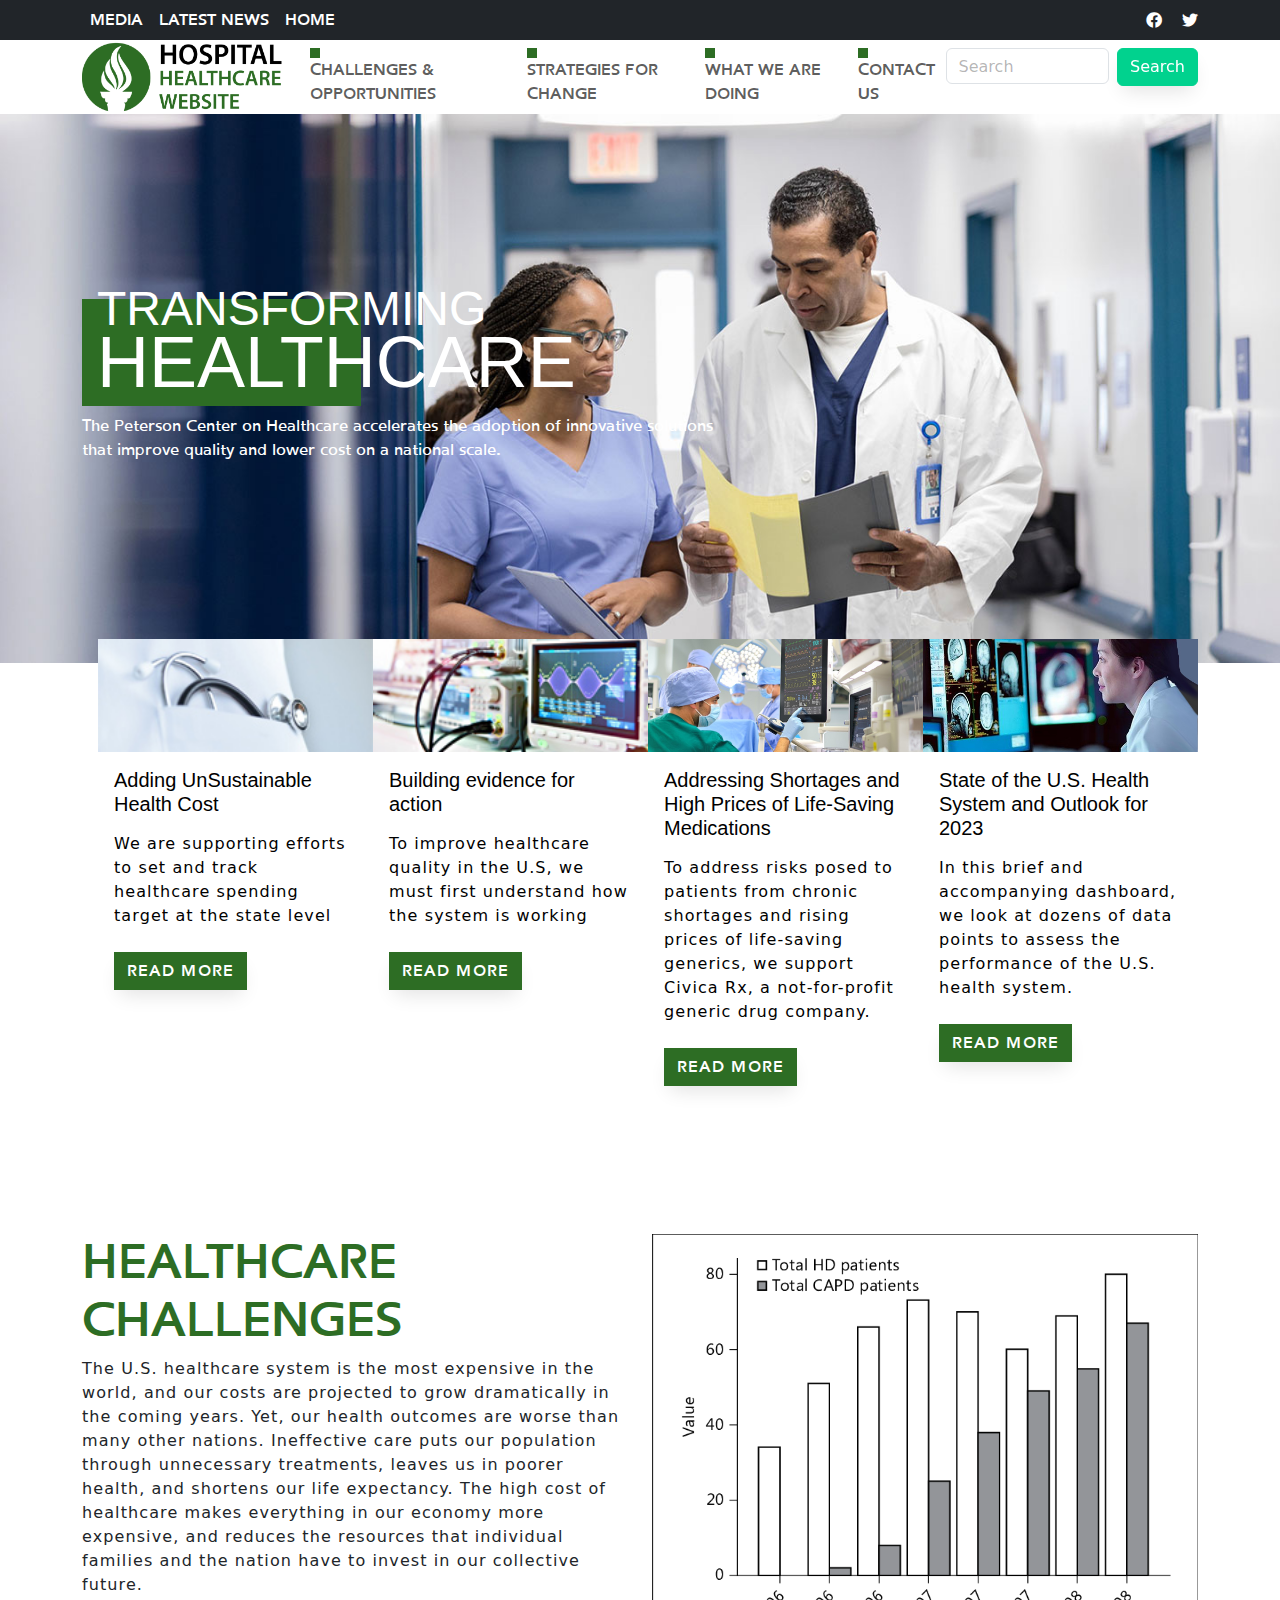
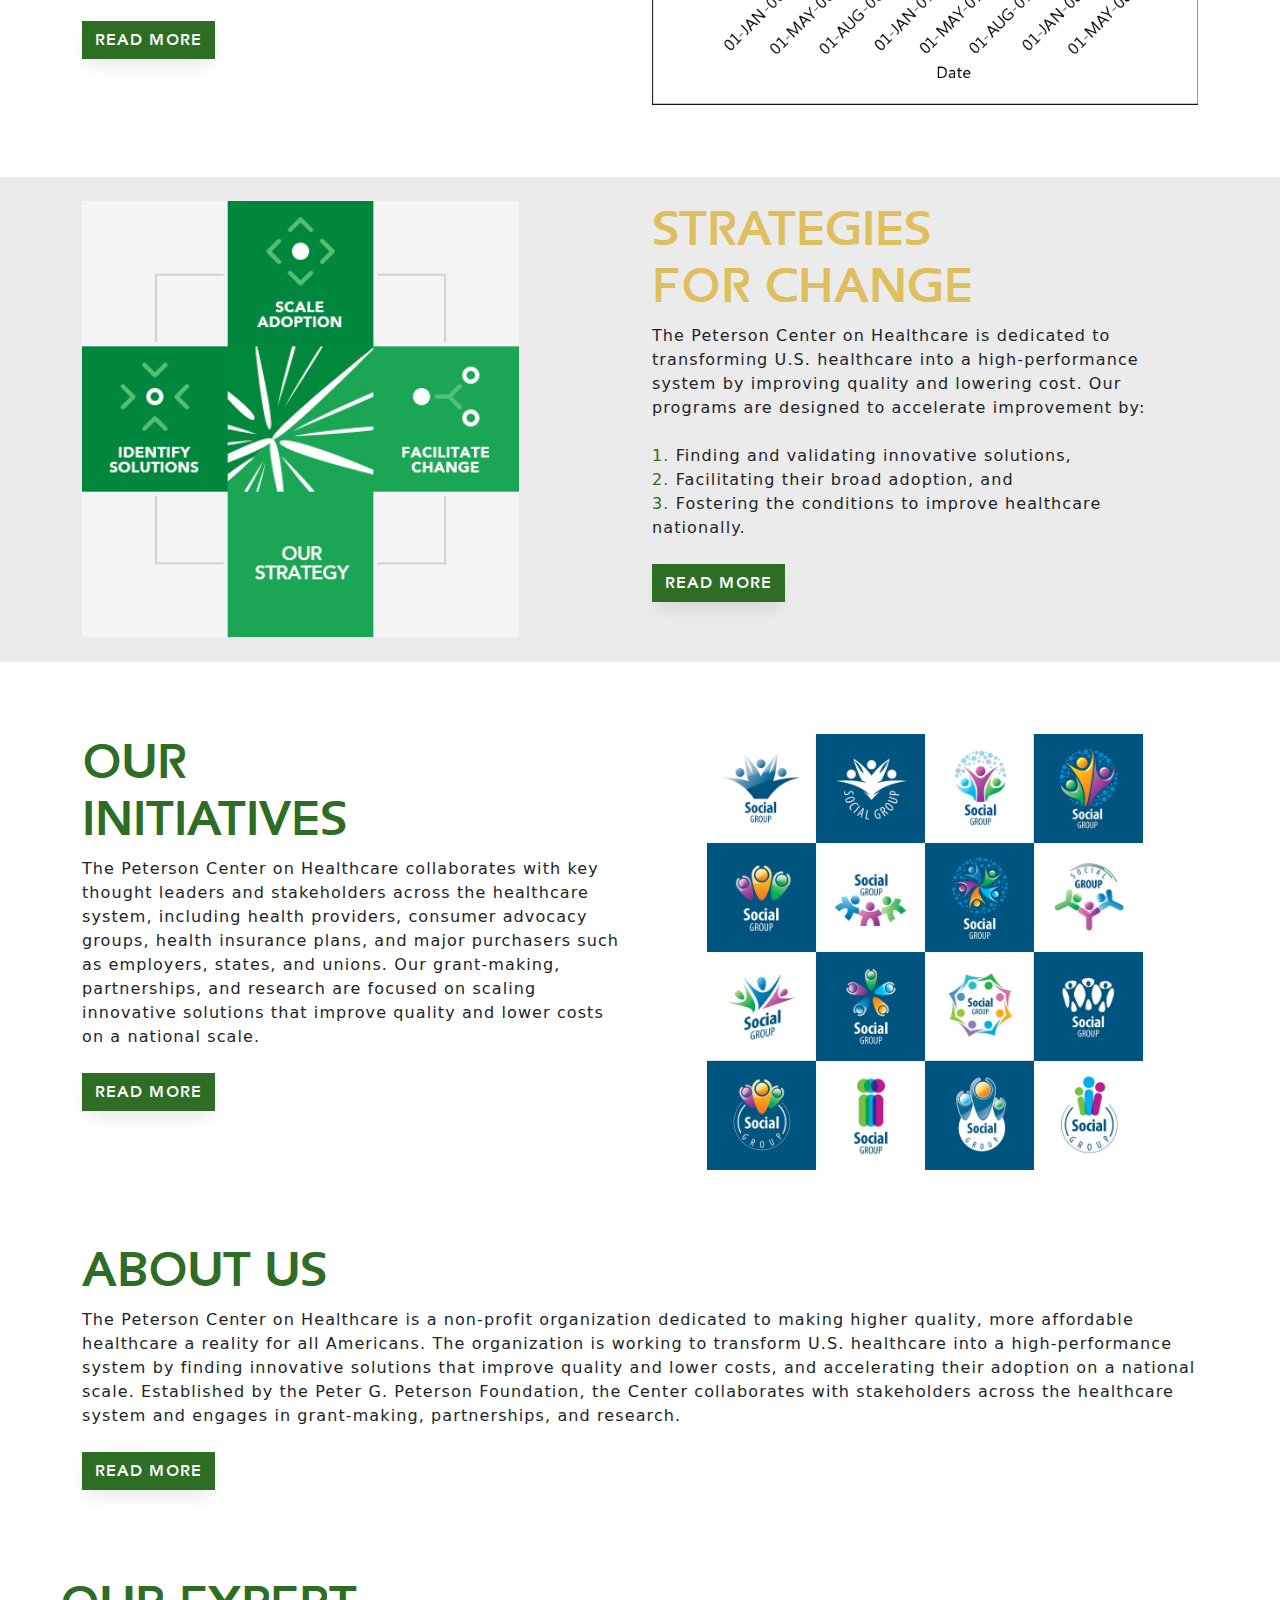
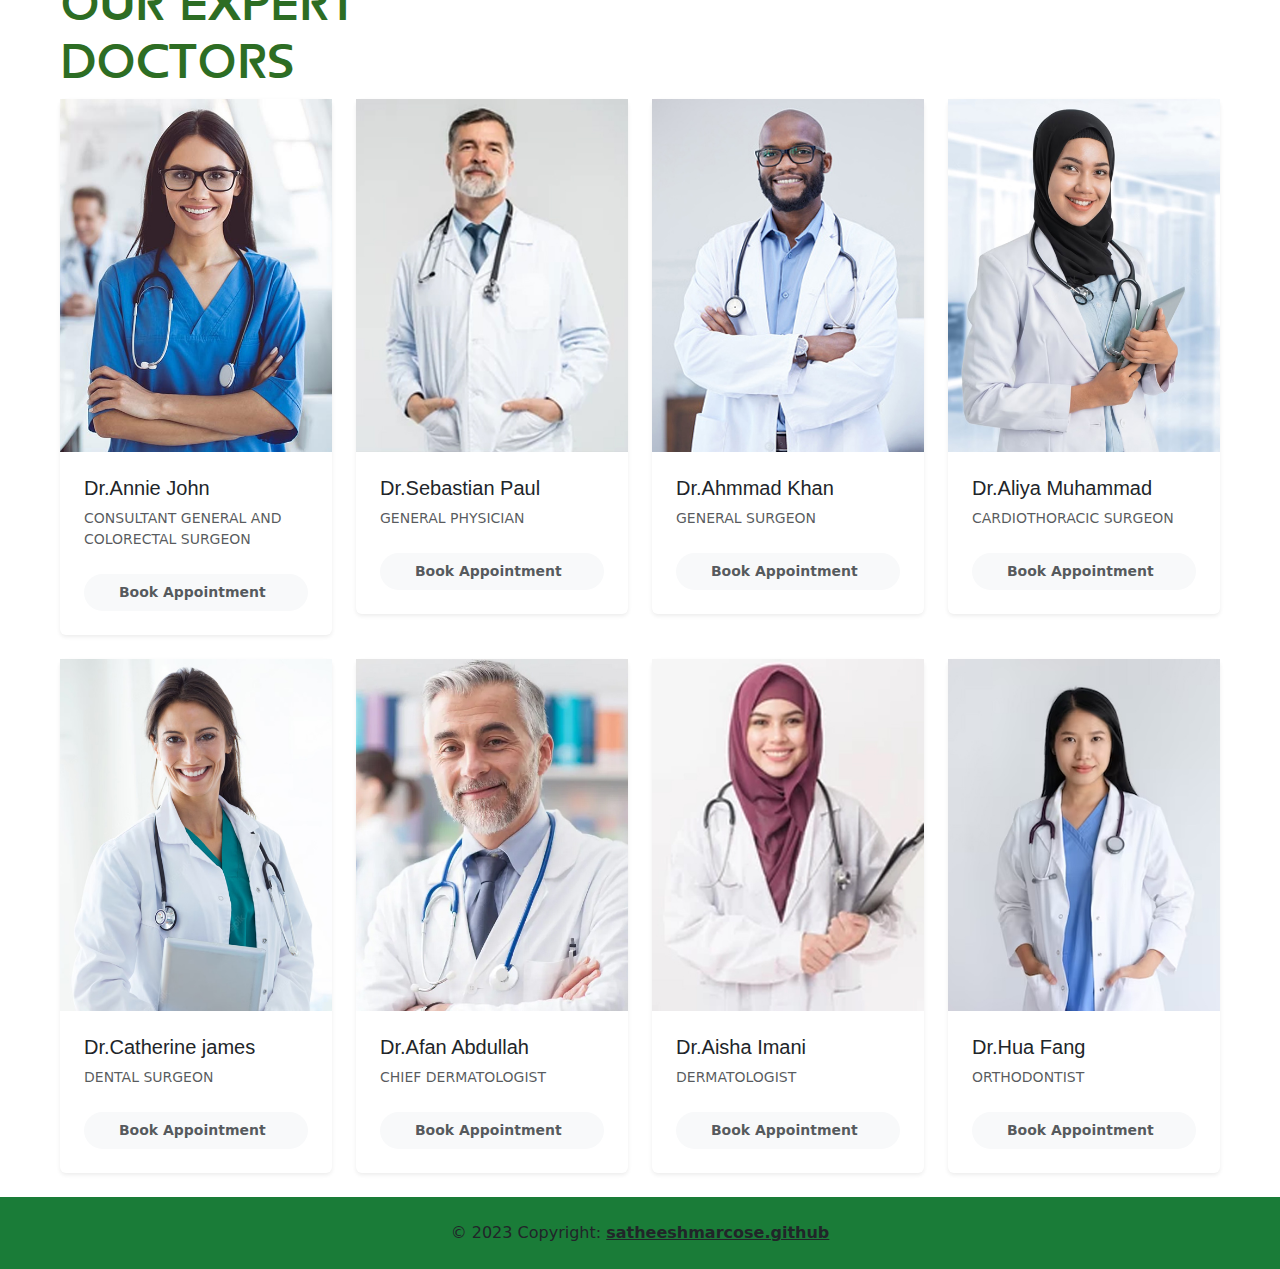
==== index.html @ 850145bc "Add files via upload" ====
<!DOCTYPE html>
<html>
    <head>
      <link rel="stylesheet"   href="https://use.fontawesome.com/releases/v5.15.4/css/all.css">
        <meta charset="utf-8">
        <meta name="viewport" content="width=device-width, initial-scale=1">
        <link href="https://cdn.jsdelivr.net/npm/bootstrap@5.2.3/dist/css/bootstrap.min.css" rel="stylesheet">
        <script src="https://cdn.jsdelivr.net/npm/bootstrap@5.2.3/dist/js/bootstrap.bundle.min.js"></script>
        <meta name="viewport" content="width=device-width, initial-scale=1, shrink-to-fit=no">
<link href="./Contact Form 02_files/css" rel="stylesheet" type="text/css">
<link rel="stylesheet" href="./Contact Form 02_files/font-awesome.min.css">
<link rel="stylesheet" href="./Contact Form 02_files/style.css">
<script defer="" referrerpolicy="origin" src="./Contact Form 02_files/s.js.download"></script>
        <meta charset="utf-8">
        <meta name="viewport" content="width=device-width, initial-scale=1">
        <link href="https://cdn.jsdelivr.net/npm/bootstrap@5.2.3/dist/css/bootstrap.min.css" rel="stylesheet">
        <script src="https://cdn.jsdelivr.net/npm/bootstrap@5.2.3/dist/js/bootstrap.bundle.min.js"></script>
        
        <style>
            body{margin:0px;border:0px}
            @font-face {
            font-family: fredericBold;
            src: url(fredericbold.ttf);
            }
            @font-face {
            font-family: fredericReg;
            src: url(fredericregular.ttf);
            }
            #navcont{font-family:fredericBold}
            #navcont:hover{background-color:#2D6D24;color:white}
            #smallsquare{background-color:#2D6D24}
            #navcont:hover #smallsquare{background-color:white}
            #blacknav,#mainhead1{display:block}
            #mainhead2{display:none}
            @media only screen and (max-width: 600px){
              #blacknav, #mainhead1{display:none}
            #mainhead2{display:block}
             }


        </style>
    </head>
    <body>
      <div class="container-fluid p-0 m-0" style="position:fixed;z-index:500">
        <nav id="blacknav" class="navbar navbar-expand-sm bg-dark navbar-dark p-0 m-0">
          <div style="font-family:fredericBold" class="container">
              <ul class="navbar-nav me-auto">
                  <li class="nav-item">
                    <a class="nav-link text-white" href="javascript:void(0)">MEDIA</a>
                  </li>
                  <li class="nav-item">
                    <a class="nav-link text-white" href="javascript:void(0)">LATEST NEWS</a>
                  </li>  
                  <li class="nav-item">
                    <a class="nav-link text-white" href="./index.html">HOME</a>
                  </li>
              </ul>
              <i style="margin-right:20px !important" class="fab fa-facebook-f nav-link text-white"></i>
                  
                  
              <i class="fab fa-twitter nav-link text-white"></i>
          </div>
        </nav>
        <nav class="navbar navbar-expand-sm navbar-white bg-white p-0 m-0">
          <div class="container">
            <a style="margin:0px;padding:0px;margin-right:20px" class="navbar-brand" href="javascript:void(0)"><img style="width:200px" src="logo.png"></a>
            <button class="navbar-toggler" type="button" data-bs-toggle="collapse" data-bs-target="#mynavbar">
              <span class="navbar-toggler-icon"></span>
            </button>
            <div class="collapse navbar-collapse" id="mynavbar">
              <ul class="navbar-nav me-auto">
                <li class="nav-item">
                  <a id="navcont" class="nav-link" href="./ChallengesOpportunities.html"><div id="smallsquare" style="width:10px;height:10px;"></div>CHALLENGES & OPPORTUNITIES</a>
                </li>
                <li class="nav-item">
                  <a id="navcont" class="nav-link" href="./whatwearedoin.html"><div id="smallsquare" style="width:10px;height:10px;"></div>STRATEGIES FOR CHANGE</a>
                </li>
                <li class="nav-item">
                  <a id="navcont" class="nav-link" href="./whatwearedoin.html"><div id="smallsquare" style="width:10px;height:10px;"></div>WHAT WE ARE DOING</a>
                </li>
                <li class="nav-item">
                  <a id="navcont" class="nav-link" href="./contact us.html"><div id="smallsquare" style="width:10px;height:10px;"></div>CONTACT US</a>
                </li>
              </ul>
              <form class="d-flex">
                <input class="form-control me-2" type="text" placeholder="Search">
                <button class="btn btn-primary" type="button">Search</button>
              </form>
            </div>
          </div>
        </nav>
      </div>
        <nav id="blacknav" class="navbar navbar-expand-sm bg-dark navbar-dark p-0 m-0">
            <div style="font-family:fredericBold" class="container">
                <ul class="navbar-nav me-auto">
                    <li class="nav-item">
                      <a class="nav-link text-white" href="javascript:void(0)">MEDIA</a>
                    </li>
                    <li class="nav-item">
                      <a class="nav-link text-white" href="javascript:void(0)">LATEST NEWS</a>
                    </li>  
                </ul>
            </div>
          </nav>
          <nav class="navbar navbar-expand-sm navbar-white bg-white p-0 m-0">
            <div class="container">
              <a style="margin:0px;padding:0px;margin-right:20px" class="navbar-brand" href="javascript:void(0)"><img style="width:200px" src="logo.png"></a>
              <button class="navbar-toggler" type="button" data-bs-toggle="collapse" data-bs-target="#mynavbar">
                <span class="navbar-toggler-icon"></span>
              </button>
              <div class="collapse navbar-collapse" id="mynavbar">
                <ul class="navbar-nav me-auto">
                  <li class="nav-item">
                    <a id="navcont" class="nav-link" href="javascript:void(0)"><div id="smallsquare" style="width:10px;height:10px;"></div>CHALLENGES & OPPORTUNITIES</a>
                  </li>
                  <li class="nav-item">
                    <a id="navcont" class="nav-link" href="javascript:void(0)"><div id="smallsquare" style="width:10px;height:10px;"></div>STRATEGIES FOR CHANGE</a>
                  </li>
                  <li class="nav-item">
                    <a id="navcont" class="nav-link" href="javascript:void(0)"><div id="smallsquare" style="width:10px;height:10px;"></div>WHAT WE ARE DOING</a>
                  </li>
                  <li class="nav-item">
                    <a id="navcont" class="nav-link" href="javascript:void(0)"><div id="smallsquare" style="width:10px;height:10px;"></div>ABOUT US</a>
                  </li>
                </ul>
                <form class="d-flex">
                  <input class="form-control me-2" type="text" placeholder="Search">
                  <button class="btn btn-primary" type="button">Search</button>
                </form>
              </div>
            </div>
          </nav>
          
          <div style="background-color:blue;" class="container-fluid d-flex align-items-center justify-content-center p-0">
            <img style="width:100%" src="scrolimage1.jpg"/>
           
              <div id="mainhead1" style="position:absolute;font-family:fredericBold;" class="container"><div class="col-sm-3" style="background-color:#2D6D24;"><h1 style="line-height:20px" class="display-5 text-white">TRANSFORMING<br><span class="display-2 text-white">HEALTHCARE</span></h1></div><p style="font-family:fredericReg" class="text-white">The Peterson Center on Healthcare accelerates the adoption of innovative solutions<br>that improve quality and lower cost on a national scale.</p></div>
            </div>
         
            <div id="mainhead2" style="font-family:fredericBold;" class="container m-0 p-0"><div class="col-sm-3 m-0 p-4" style="background-color:#2D6D24 "><h1 style="line-height:20px" class="display-5 text-white">TRANSFORMING<br><span class="display-2 text-white">HEALTHCARE</span></h1><p style="font-family:fredericReg" class="text-white">The Peterson Center on Healthcare accelerates the adoption of innovative solutions that improve quality and lower cost on a national scale.</p></div></div>

            <div style="background-color:white" class="container ">
              <div style="background-color:white"  class="container m-2 ">
              <div style="margin-top:-40px;background-color:white" class="row p-2">
  <div class="col-sm-3 p-0" style="background-color:white;">
    <img style="width:100%" src="1.jpg"/>
    <h5  class="m-3 text-black">Adding UnSustainable Health Cost</h5>
    <P style="letter-spacing:1.1px" class="m-3 text-black">We are supporting efforts to set and track healthcare spending target at the state level<br><br>
    <span style="background:#2D6D24;color:white;border-radius:0px;font-family:fredericBold" type="button" class="btn">READ MORE</span></P>
  </div>
  <div class="col-sm-3 p-0" style="background-color:white;">
    <img style="width:100%" src="2.jpg"/>
    <h5 class="m-3 text-black">Building evidence for action</h5>
    <p style="letter-spacing:1.1px" class="m-3 text-black">To improve healthcare quality in the U.S, we must first understand how the system is working<br><br>
      <span style="background:#2D6D24;color:white;border-radius:0px;font-family:fredericBold" type="button" class="btn">READ MORE</span></p>
  </div>
  <div class="col-sm-3 p-0" style="background-color:white">
    <img style="width:100%" src="3.jpg"/>
    <h5 class="m-3 text-black">Addressing Shortages and High Prices of Life-Saving Medications</h5>
    <p style="letter-spacing:1.1px" class="m-3 text-black">To address risks posed to patients from chronic shortages and rising prices of life-saving generics, we support Civica Rx, a not-for-profit generic drug company.<br><br>
      <span style="background:#2D6D24;color:white;border-radius:0px;font-family:fredericBold" type="button" class="btn">READ MORE</span></p>
  </div>
  <div class="col-sm-3 p-0" style="background-color:white">
    <img style="width:100%" src="4.jpg"/>
    <h5 class="m-3 text-black">State of the U.S. Health System and Outlook for 2023</h5>
    <p style="letter-spacing:1.1px" class="m-3 text-black">In this brief and accompanying dashboard, we look at dozens of data points to assess the performance of the U.S. health system.<br><br>
      <span style="background:#2D6D24;color:white;border-radius:0px;font-family:fredericBold" type="button" class="btn">READ MORE</span></p>
  </div>
</div>
</div>
            </div>
<br><br><br><br>
            <div class="container">
              <div class="row">
              <div class="col-sm-6">
              <h1 style="font-family:fredericBold;color:#2D6D24" class="display-5">HEALTHCARE<br>CHALLENGES</h1>
              <p style="letter-spacing:1.1px">The U.S. healthcare system is the most expensive in the world, and our costs are projected to grow dramatically in the coming years. Yet, our health outcomes are worse than many other nations. Ineffective care puts our population through unnecessary treatments, leaves us in poorer health, and shortens our life expectancy. The high cost of healthcare makes everything in our economy more expensive, and reduces the resources that individual families and the nation have to invest in our collective future.<br><br><span style="background:#2D6D24;color:white;border-radius:0px;font-family:fredericBold" type="button" class="btn">READ MORE</span></p>
            </div>
            <div class="col-sm-6">
              <img style="width:100%;" src="123.png" />
            </div>
          </div>
        </div>
        <br><br><br>
        <div style="background-color:#ebebeb" class="container-flex p-4">
        <div class="container ">
          <div class="row">
            <div class="col-sm-6">
              <img style="width:80%;" src="125.png" />
            </div>
          <div class="col-sm-6">
          <h1 style="font-family:fredericBold;color:#ddc05d" class="display-5">STRATEGIES<br>FOR CHANGE</h1>
          <p style="letter-spacing:1.1px">The Peterson Center on Healthcare is dedicated to transforming U.S. healthcare into a high-performance system by improving quality and lowering cost. Our programs are designed to accelerate improvement by:
<br><br>
            <span style="color:#2D6D24">1. </span>Finding and validating innovative solutions,<br>
            <span style="color:#2D6D24">2. </span>Facilitating their broad adoption, and<br>
            <span style="color:#2D6D24">3. </span>Fostering the conditions to improve healthcare nationally.<br><br><span style="background:#2D6D24;color:white;border-radius:0px;font-family:fredericBold" type="button" class="btn">READ MORE</span></p>
        </div>
      </div>
      </div>
    </div>
    <br><br><br>
    <div class="container">
      <div class="row">
      <div class="col-sm-6">
      <h1 style="font-family:fredericBold;color:#2D6D24" class="display-5">OUR<br>INITIATIVES</h1>
      <p style="letter-spacing:1.1px">The Peterson Center on Healthcare collaborates with key thought leaders and stakeholders across the healthcare system, including health providers, consumer advocacy groups, health insurance plans, and major purchasers such as employers, states, and unions. Our grant-making, partnerships, and research are focused on scaling innovative solutions that improve quality and lower costs on a national scale.<br><br><span style="background:#2D6D24;color:white;border-radius:0px;font-family:fredericBold" type="button" class="btn">READ MORE</span></p>
    </div>
    <div class="col-sm-6 d-flex align-items-center justify-content-center">
      <img style="width:80%;" src="logos.jpg" />
    </div>
  </div>
</div>
<br><br><br>
<div class="container">


</div>

<div class="container">
  <h1 style="font-family:fredericBold;color:#2D6D24" class="display-5">ABOUT US</h1>
  <p style="letter-spacing:1.1px">
    The Peterson Center on Healthcare is a non-profit organization dedicated to making higher quality, more affordable healthcare a reality for all Americans. The organization is working to transform U.S. healthcare into a high-performance system by finding innovative solutions that improve quality and lower costs, and accelerating their adoption on a national scale. Established by the Peter G. Peterson Foundation, the Center collaborates with stakeholders across the healthcare system and engages in grant-making, partnerships, and research.<br><br><span style="background:#2D6D24;color:white;border-radius:0px;font-family:fredericBold" type="button" class="btn">READ MORE</span></p>
</div>


<div  style="padding-top:50px" class="container-fluid">
  <div class="px-lg-5">
    <h1 style="font-family:fredericBold;color:#2D6D24" class="display-5">OUR EXPERT<br>DOCTORS</h1>
  

    <div class="row">
      <!-- Gallery item -->
      <div class="col-xl-3 col-lg-4 col-md-6 mb-4">
        <div class="bg-white rounded shadow-sm"><img src="10.jpg" alt="" class="img-fluid card-img-top">
          <div class="p-4">
            <h5>Dr.Annie John</h5>
            <p class="small text-muted mb-0">CONSULTANT GENERAL AND COLORECTAL SURGEON</p>
            <div class="d-flex align-items-center justify-content-between rounded-pill bg-light px-3 py-2 mt-4">
              <p class="small mb-0"><i class="fa fa-picture-o mr-2"></i><span class="font-weight-bold text-muted">Book Appointment</span></p>
              
            </div>
          </div>
        </div>
      </div>
      <!-- End -->

      <!-- Gallery item -->
      <div class="col-xl-3 col-lg-4 col-md-6 mb-4">
        <div class="bg-white rounded shadow-sm"><img src="11.jpg" alt="" class="img-fluid card-img-top">
          <div class="p-4">
            <h5>Dr.Sebastian Paul</h5>
            <p class="small text-muted mb-0">GENERAL PHYSICIAN</p>
            <div class="d-flex align-items-center justify-content-between rounded-pill bg-light px-3 py-2 mt-4">
              <p class="small mb-0"><i class="fa fa-picture-o mr-2"></i><span class="font-weight-bold text-muted">Book Appointment</span></p>
              
            </div>
          </div>
        </div>
      </div>
      <!-- End -->

      <!-- Gallery item -->
      <div class="col-xl-3 col-lg-4 col-md-6 mb-4">
        <div class="bg-white rounded shadow-sm"><img src="12.jpg" alt="" class="img-fluid card-img-top">
          <div class="p-4">
            <h5>Dr.Ahmmad Khan</h5>
            <p class="small text-muted mb-0">GENERAL SURGEON</p>
            <div class="d-flex align-items-center justify-content-between rounded-pill bg-light px-3 py-2 mt-4">
              <p class="small mb-0"><i class="fa fa-picture-o mr-2"></i><span class="font-weight-bold text-muted">Book Appointment</span></p>
              
            </div>
          </div>
        </div>
      </div>
      <!-- End -->


      <!-- Gallery item -->
      <div class="col-xl-3 col-lg-4 col-md-6 mb-4">
        <div class="bg-white rounded shadow-sm"><img src="13.jpg" alt="" class="img-fluid card-img-top">
          <div class="p-4">
            <h5>Dr.Aliya Muhammad</h5>
            <p class="small text-muted mb-0">CARDIOTHORACIC SURGEON</p>
            <div class="d-flex align-items-center justify-content-between rounded-pill bg-light px-3 py-2 mt-4">
              <p class="small mb-0"><i class="fa fa-picture-o mr-2"></i><span class="font-weight-bold text-muted">Book Appointment</span></p>
              
            </div>
          </div>
        </div>
      </div>
      <!-- End -->

      <!-- Gallery item -->
      <div class="col-xl-3 col-lg-4 col-md-6 mb-4">
        <div class="bg-white rounded shadow-sm"><img src="14.jpg" alt="" class="img-fluid card-img-top">
          <div class="p-4">
            <h5>Dr.Catherine james</h5>
            <p class="small text-muted mb-0">DENTAL SURGEON</p>
            <div class="d-flex align-items-center justify-content-between rounded-pill bg-light px-3 py-2 mt-4">
              <p class="small mb-0"><i class="fa fa-picture-o mr-2"></i><span class="font-weight-bold text-muted">Book Appointment</span></p>
              
            </div>
          </div>
        </div>
      </div>
      <!-- End -->

      <!-- Gallery item -->
      <div class="col-xl-3 col-lg-4 col-md-6 mb-4">
        <div class="bg-white rounded shadow-sm"><img src="15.jpg" alt="" class="img-fluid card-img-top">
          <div class="p-4">
            <h5>Dr.Afan Abdullah</h5>
            <p class="small text-muted mb-0">CHIEF DERMATOLOGIST</p>
            <div class="d-flex align-items-center justify-content-between rounded-pill bg-light px-3 py-2 mt-4">
              <p class="small mb-0"><i class="fa fa-picture-o mr-2"></i><span class="font-weight-bold text-muted">Book Appointment</span></p>
              
            </div>
          </div>
        </div>
      </div>
      <!-- End -->
        <!-- Gallery item -->
        <div class="col-xl-3 col-lg-4 col-md-6 mb-4">
          <div class="bg-white rounded shadow-sm"><img src="16.jpg" alt="" class="img-fluid card-img-top">
            <div class="p-4">
              <h5>Dr.Aisha Imani</h5>
              <p class="small text-muted mb-0">DERMATOLOGIST</p>
              <div class="d-flex align-items-center justify-content-between rounded-pill bg-light px-3 py-2 mt-4">
                <p class="small mb-0"><i class="fa fa-picture-o mr-2"></i><span class="font-weight-bold text-muted">Book Appointment</span></p>
                
              </div>
            </div>
          </div>
        </div>
        <!-- End -->
          <!-- Gallery item -->
      <div class="col-xl-3 col-lg-4 col-md-6 mb-4">
        <div class="bg-white rounded shadow-sm"><img src="17.jpg" alt="" class="img-fluid card-img-top">
          <div class="p-4">
            <h5>Dr.Hua Fang</h5>
            <p class="small text-muted mb-0">ORTHODONTIST</p>
            <div class="d-flex align-items-center justify-content-between rounded-pill bg-light px-3 py-2 mt-4">
              <p class="small mb-0"><i class="fa fa-picture-o mr-2"></i><span class="font-weight-bold text-muted">Book Appointment</span></p>
              
            </div>
          </div>
        </div>
      </div>
      <!-- End -->
      
    

      

    </div>
    
  </div>
</div>

<footer style="background:#1c833b;background-image:url('aesthetic-pastel-gradient-purple-blue-and-pink-gradient-wallpaper-illustration-perfect-for-backdrop-wallpaper-background-banner-vector.webp')" class="text-center ">
  <!-- Copyright -->
  <div class="text-center p-4" style="background-color: rgba(0, 0, 0, 0.05);">
    © 2023 Copyright:
    <a class="text-reset fw-bold" href="https://satheeshmarcose.github.io/myweb">satheeshmarcose.github</a>
  </div>
  <!-- Copyright -->
</footer> 

    </body>
    <script>

    </script>
</html>
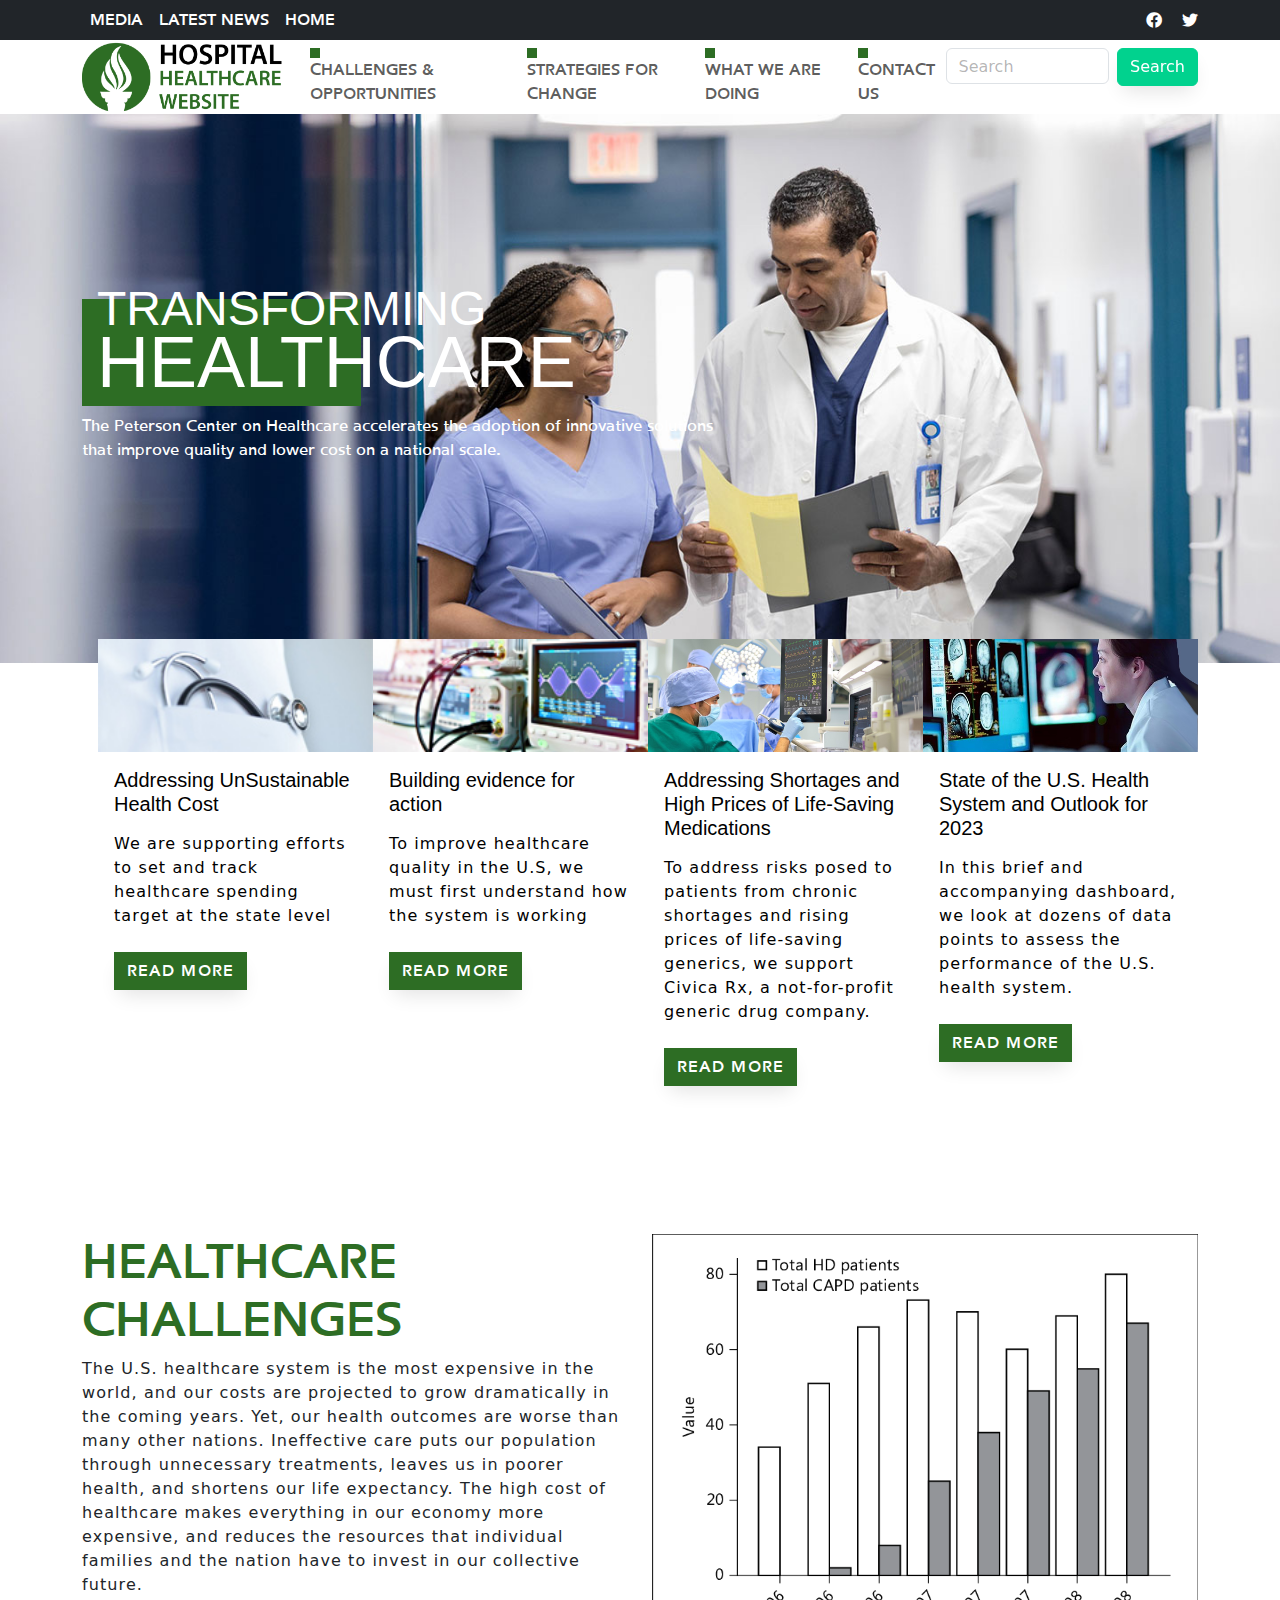
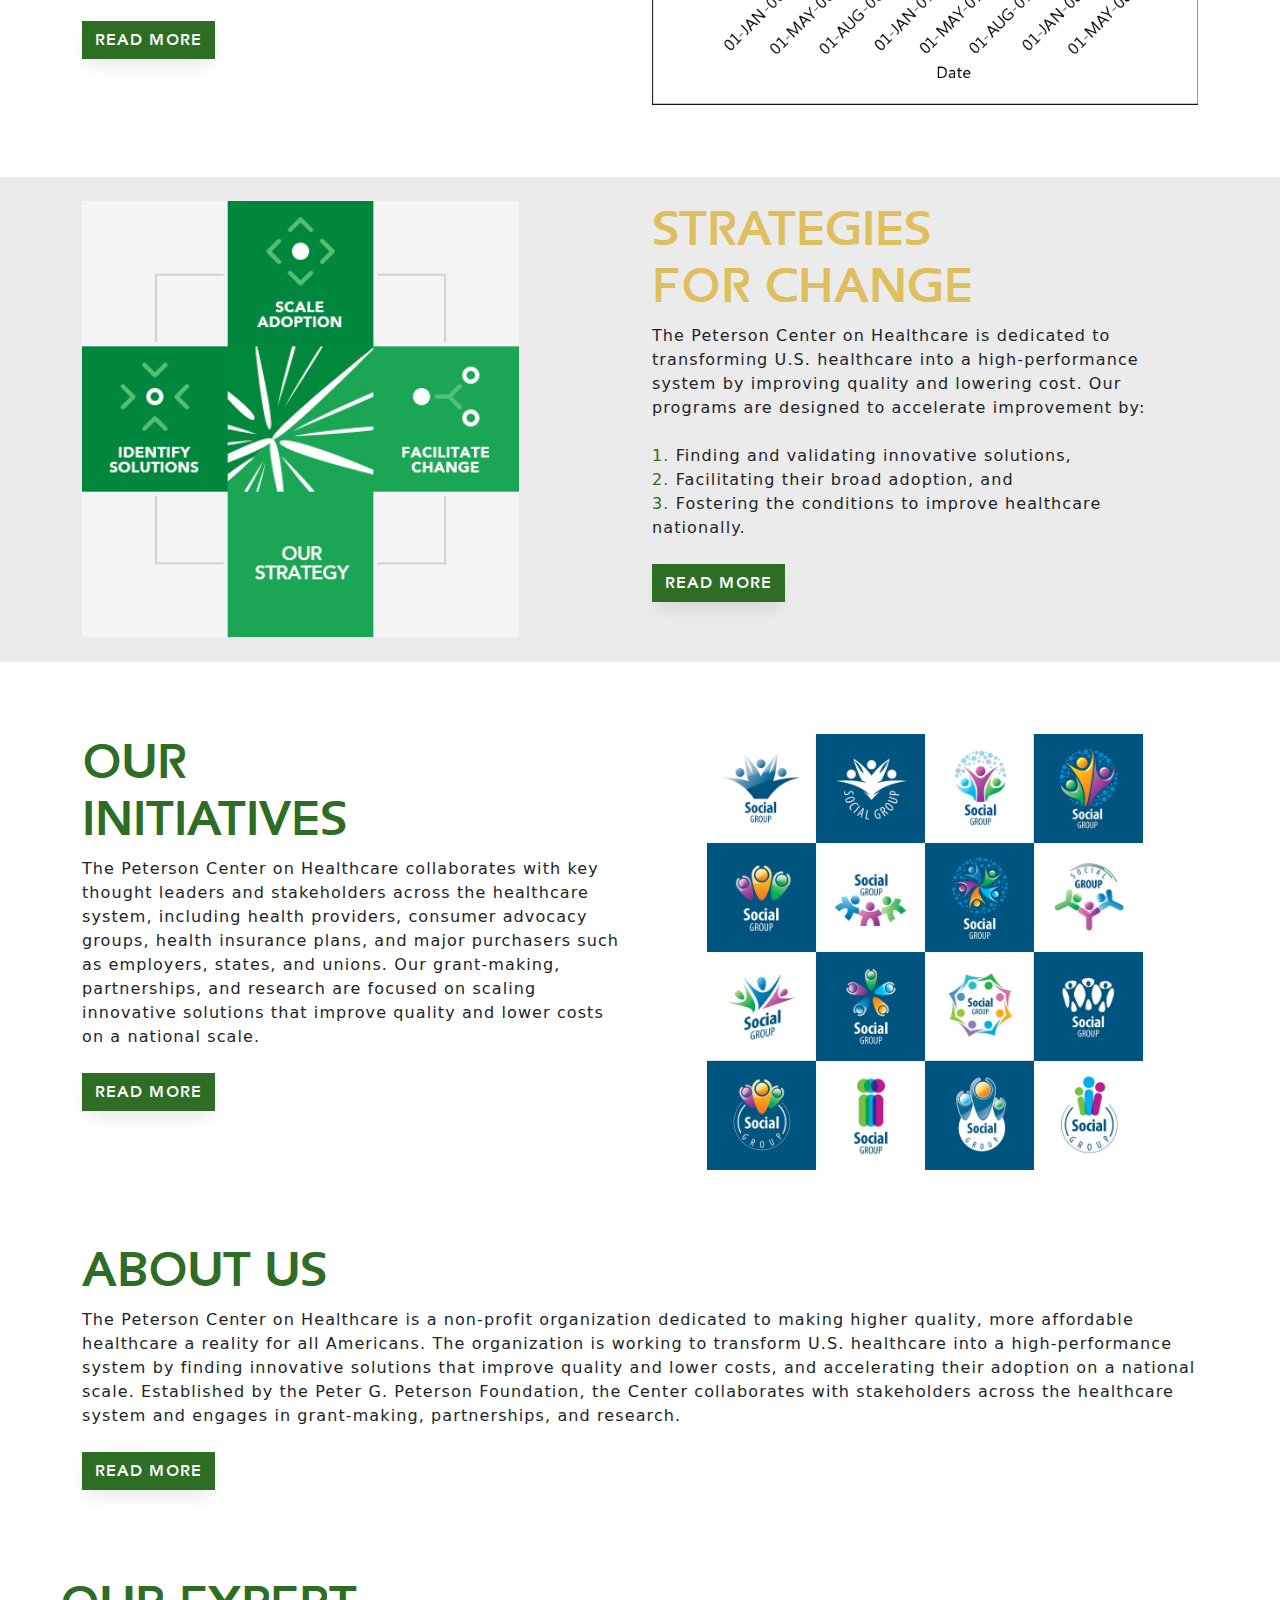
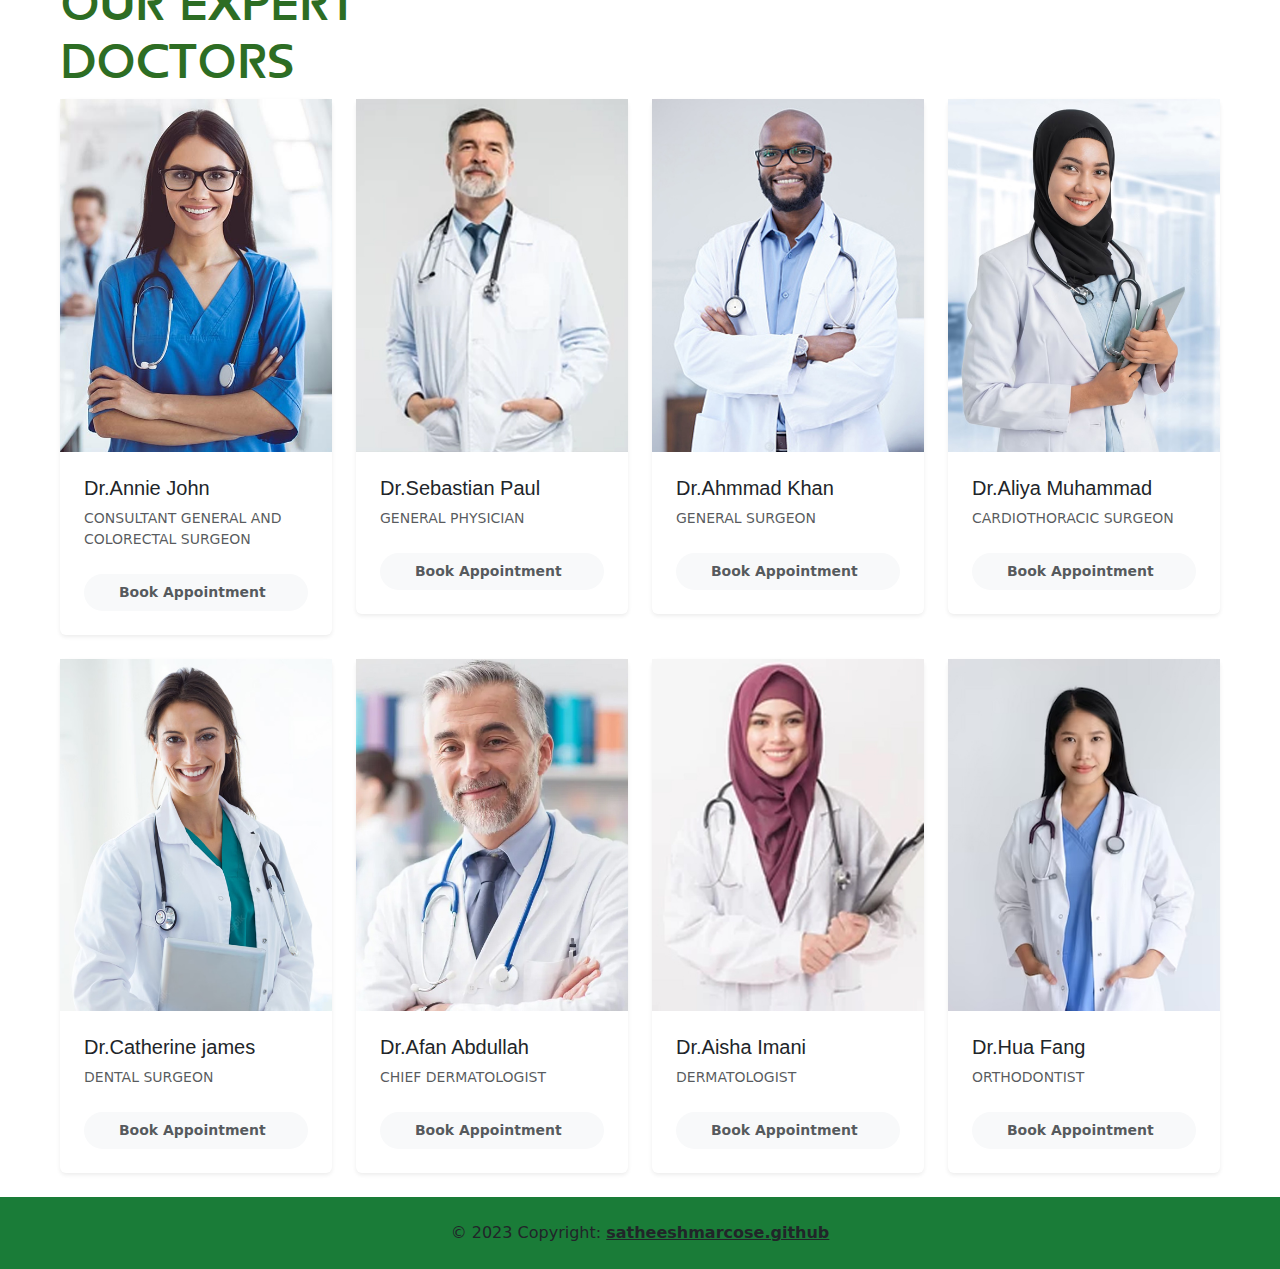
==== commit 22143c96: "Update index.html" ====
--- a/index.html
+++ b/index.html
@@ -144,7 +144,7 @@
               <div style="margin-top:-40px;background-color:white" class="row p-2">
   <div class="col-sm-3 p-0" style="background-color:white;">
     <img style="width:100%" src="1.jpg"/>
-    <h5  class="m-3 text-black">Adding UnSustainable Health Cost</h5>
+    <h5  class="m-3 text-black">Addressing UnSustainable Health Cost</h5>
     <P style="letter-spacing:1.1px" class="m-3 text-black">We are supporting efforts to set and track healthcare spending target at the state level<br><br>
     <span style="background:#2D6D24;color:white;border-radius:0px;font-family:fredericBold" type="button" class="btn">READ MORE</span></P>
   </div>
@@ -371,4 +371,4 @@
     <script>
 
     </script>
-</html>+</html>
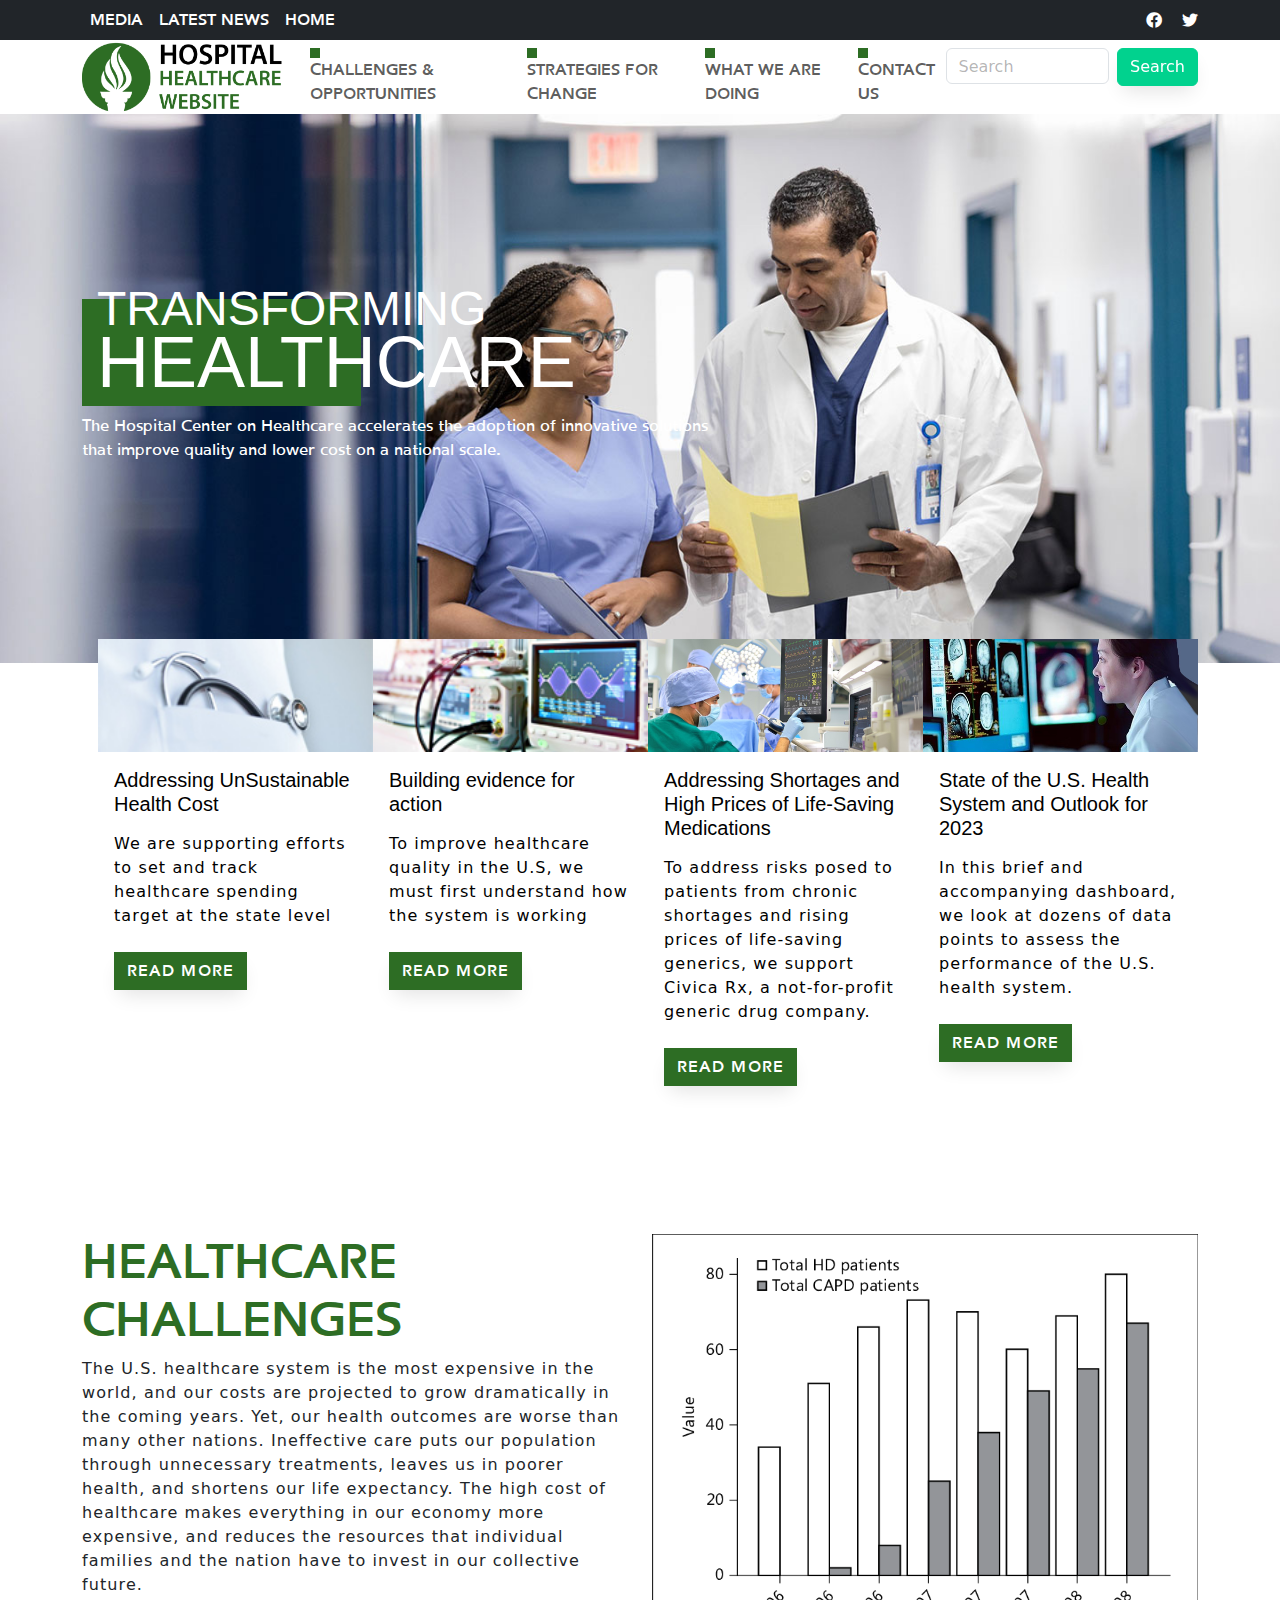
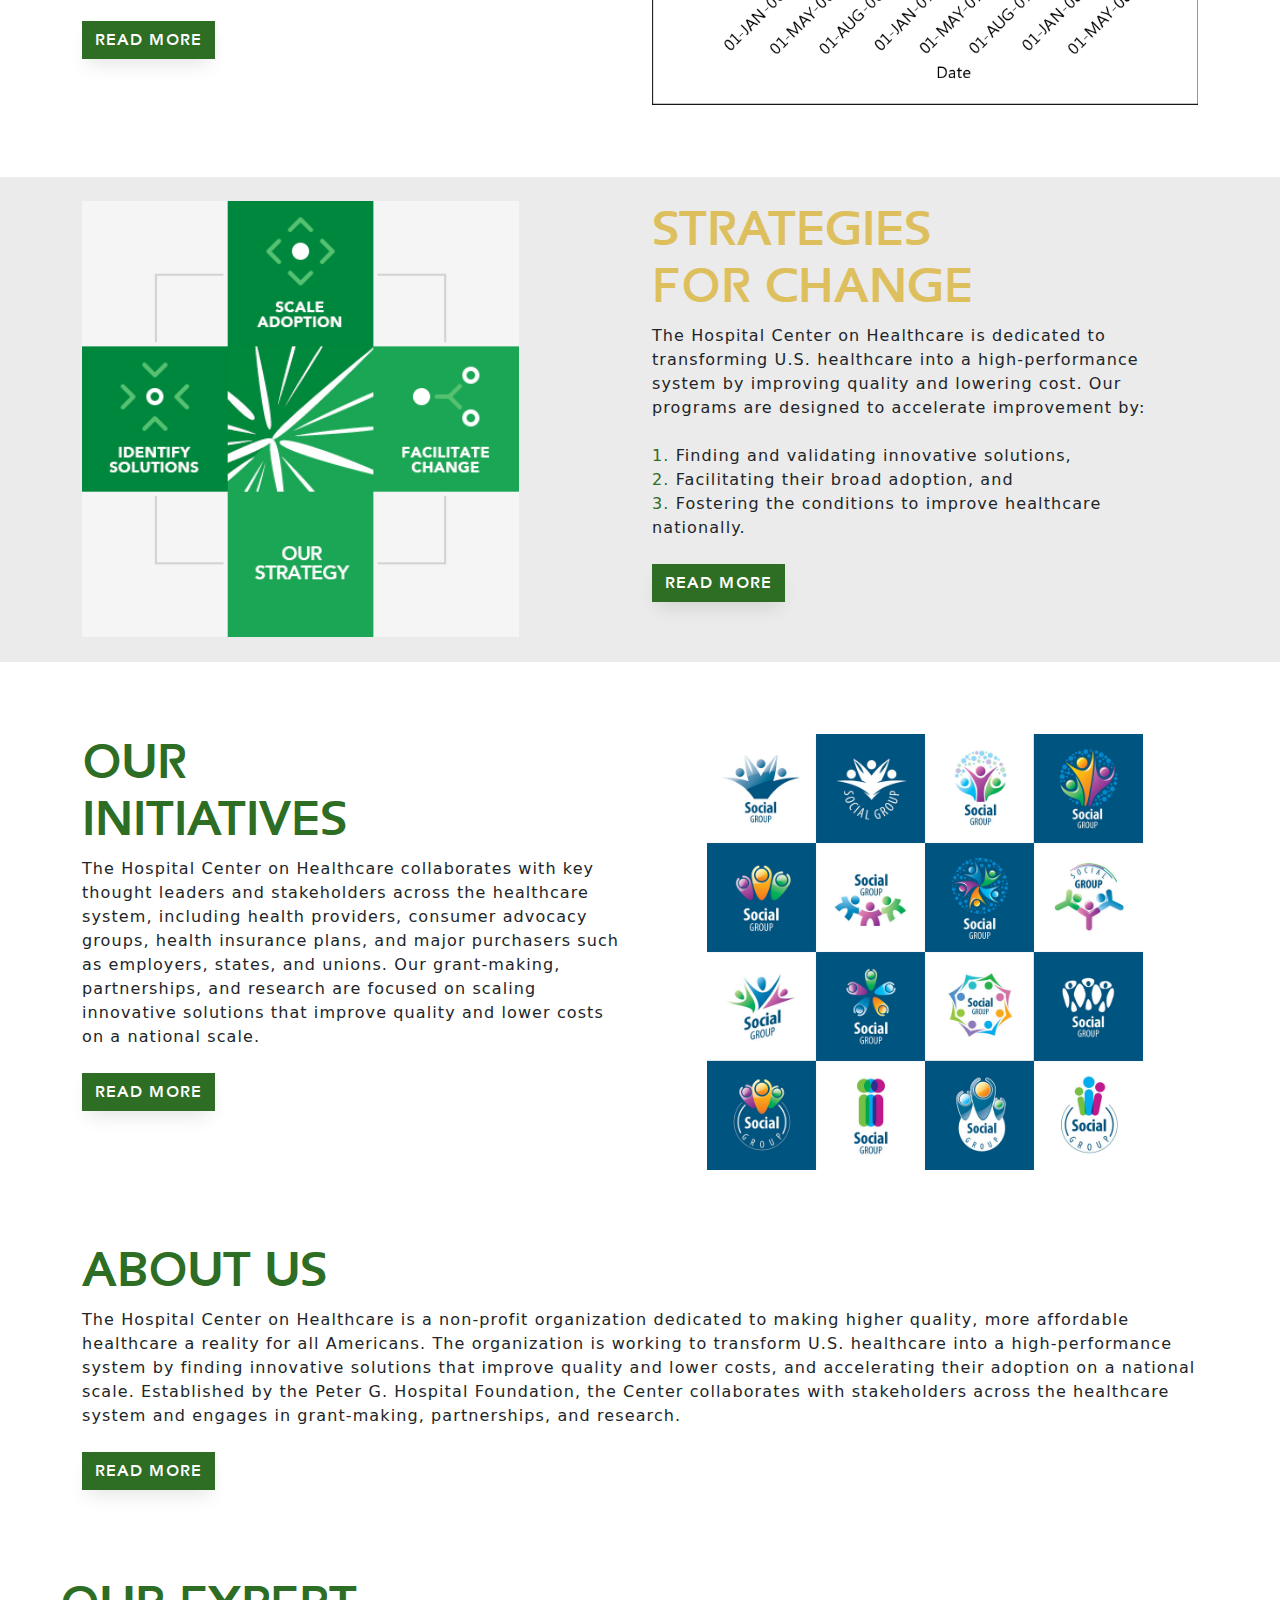
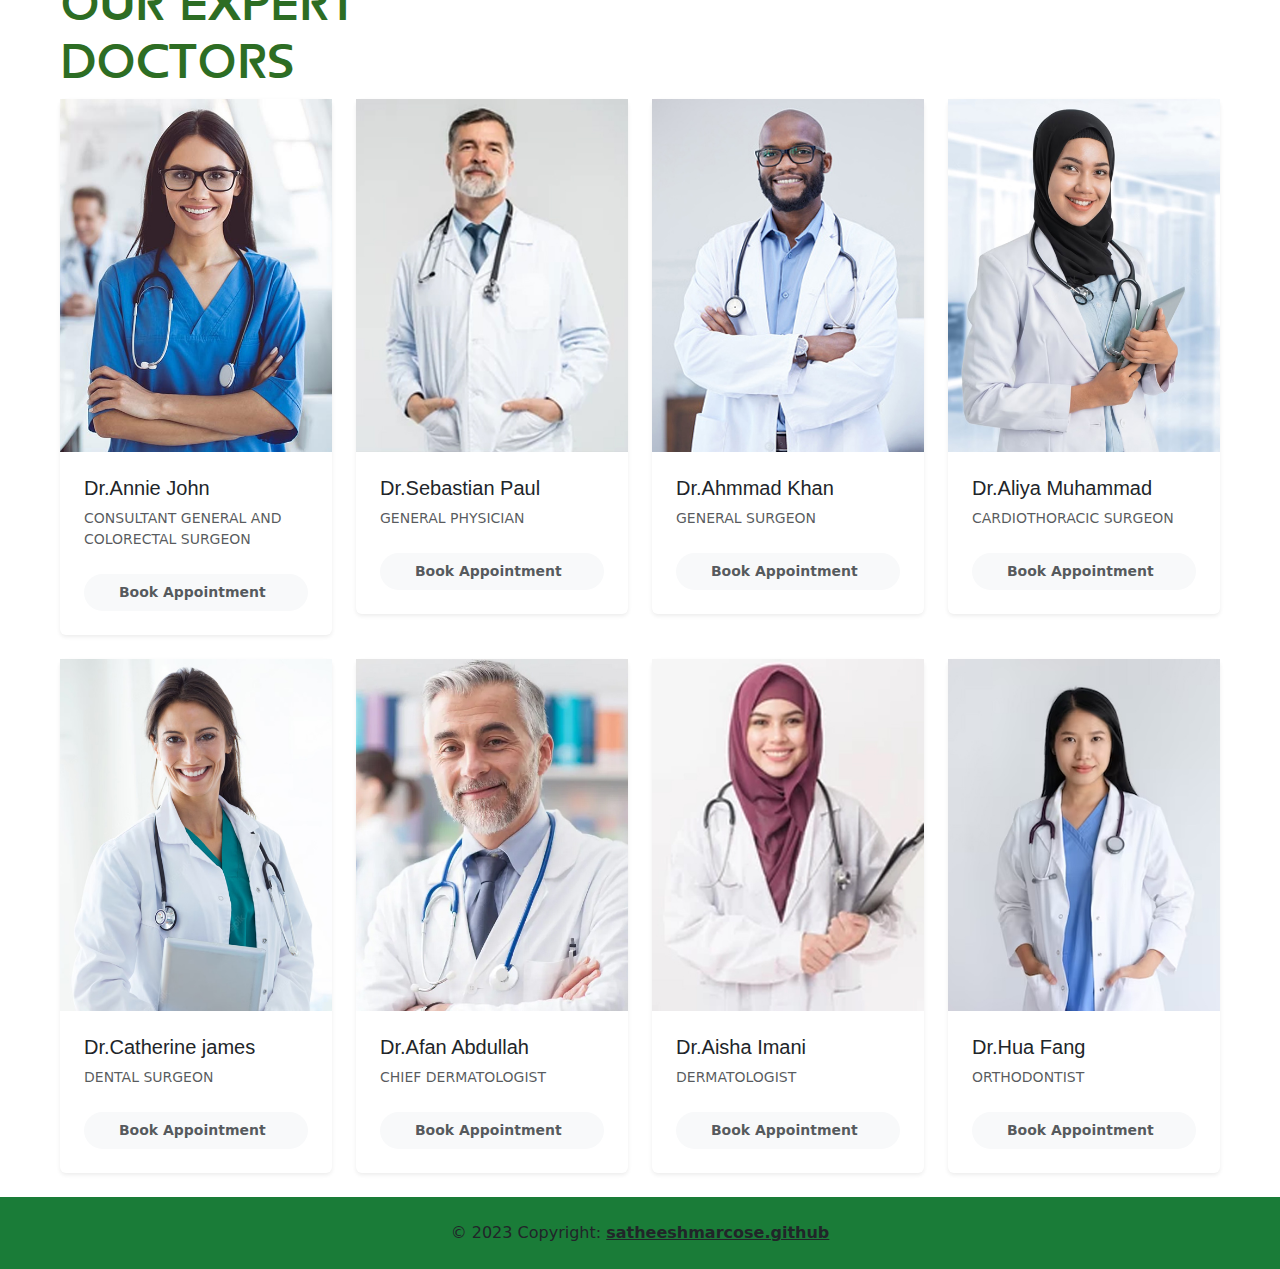
==== commit 5fbd9059: "Add files via upload" ====
--- a/index.html
+++ b/index.html
@@ -134,10 +134,10 @@
           <div style="background-color:blue;" class="container-fluid d-flex align-items-center justify-content-center p-0">
             <img style="width:100%" src="scrolimage1.jpg"/>
            
-              <div id="mainhead1" style="position:absolute;font-family:fredericBold;" class="container"><div class="col-sm-3" style="background-color:#2D6D24;"><h1 style="line-height:20px" class="display-5 text-white">TRANSFORMING<br><span class="display-2 text-white">HEALTHCARE</span></h1></div><p style="font-family:fredericReg" class="text-white">The Peterson Center on Healthcare accelerates the adoption of innovative solutions<br>that improve quality and lower cost on a national scale.</p></div>
+              <div id="mainhead1" style="position:absolute;font-family:fredericBold;" class="container"><div class="col-sm-3" style="background-color:#2D6D24;"><h1 style="line-height:20px" class="display-5 text-white">TRANSFORMING<br><span class="display-2 text-white">HEALTHCARE</span></h1></div><p style="font-family:fredericReg" class="text-white">The Hospital Center on Healthcare accelerates the adoption of innovative solutions<br>that improve quality and lower cost on a national scale.</p></div>
             </div>
          
-            <div id="mainhead2" style="font-family:fredericBold;" class="container m-0 p-0"><div class="col-sm-3 m-0 p-4" style="background-color:#2D6D24 "><h1 style="line-height:20px" class="display-5 text-white">TRANSFORMING<br><span class="display-2 text-white">HEALTHCARE</span></h1><p style="font-family:fredericReg" class="text-white">The Peterson Center on Healthcare accelerates the adoption of innovative solutions that improve quality and lower cost on a national scale.</p></div></div>
+            <div id="mainhead2" style="font-family:fredericBold;" class="container m-0 p-0"><div class="col-sm-3 m-0 p-4" style="background-color:#2D6D24 "><h1 style="line-height:20px" class="display-5 text-white">TRANSFORMING<br><span class="display-2 text-white">HEALTHCARE</span></h1><p style="font-family:fredericReg" class="text-white">The Hospital Center on Healthcare accelerates the adoption of innovative solutions that improve quality and lower cost on a national scale.</p></div></div>
 
             <div style="background-color:white" class="container ">
               <div style="background-color:white"  class="container m-2 ">
@@ -190,7 +190,7 @@
             </div>
           <div class="col-sm-6">
           <h1 style="font-family:fredericBold;color:#ddc05d" class="display-5">STRATEGIES<br>FOR CHANGE</h1>
-          <p style="letter-spacing:1.1px">The Peterson Center on Healthcare is dedicated to transforming U.S. healthcare into a high-performance system by improving quality and lowering cost. Our programs are designed to accelerate improvement by:
+          <p style="letter-spacing:1.1px">The Hospital Center on Healthcare is dedicated to transforming U.S. healthcare into a high-performance system by improving quality and lowering cost. Our programs are designed to accelerate improvement by:
 <br><br>
             <span style="color:#2D6D24">1. </span>Finding and validating innovative solutions,<br>
             <span style="color:#2D6D24">2. </span>Facilitating their broad adoption, and<br>
@@ -204,7 +204,7 @@
       <div class="row">
       <div class="col-sm-6">
       <h1 style="font-family:fredericBold;color:#2D6D24" class="display-5">OUR<br>INITIATIVES</h1>
-      <p style="letter-spacing:1.1px">The Peterson Center on Healthcare collaborates with key thought leaders and stakeholders across the healthcare system, including health providers, consumer advocacy groups, health insurance plans, and major purchasers such as employers, states, and unions. Our grant-making, partnerships, and research are focused on scaling innovative solutions that improve quality and lower costs on a national scale.<br><br><span style="background:#2D6D24;color:white;border-radius:0px;font-family:fredericBold" type="button" class="btn">READ MORE</span></p>
+      <p style="letter-spacing:1.1px">The Hospital Center on Healthcare collaborates with key thought leaders and stakeholders across the healthcare system, including health providers, consumer advocacy groups, health insurance plans, and major purchasers such as employers, states, and unions. Our grant-making, partnerships, and research are focused on scaling innovative solutions that improve quality and lower costs on a national scale.<br><br><span style="background:#2D6D24;color:white;border-radius:0px;font-family:fredericBold" type="button" class="btn">READ MORE</span></p>
     </div>
     <div class="col-sm-6 d-flex align-items-center justify-content-center">
       <img style="width:80%;" src="logos.jpg" />
@@ -220,7 +220,7 @@
 <div class="container">
   <h1 style="font-family:fredericBold;color:#2D6D24" class="display-5">ABOUT US</h1>
   <p style="letter-spacing:1.1px">
-    The Peterson Center on Healthcare is a non-profit organization dedicated to making higher quality, more affordable healthcare a reality for all Americans. The organization is working to transform U.S. healthcare into a high-performance system by finding innovative solutions that improve quality and lower costs, and accelerating their adoption on a national scale. Established by the Peter G. Peterson Foundation, the Center collaborates with stakeholders across the healthcare system and engages in grant-making, partnerships, and research.<br><br><span style="background:#2D6D24;color:white;border-radius:0px;font-family:fredericBold" type="button" class="btn">READ MORE</span></p>
+    The Hospital Center on Healthcare is a non-profit organization dedicated to making higher quality, more affordable healthcare a reality for all Americans. The organization is working to transform U.S. healthcare into a high-performance system by finding innovative solutions that improve quality and lower costs, and accelerating their adoption on a national scale. Established by the Peter G. Hospital Foundation, the Center collaborates with stakeholders across the healthcare system and engages in grant-making, partnerships, and research.<br><br><span style="background:#2D6D24;color:white;border-radius:0px;font-family:fredericBold" type="button" class="btn">READ MORE</span></p>
 </div>
 
 
@@ -371,4 +371,4 @@
     <script>
 
     </script>
-</html>
+</html>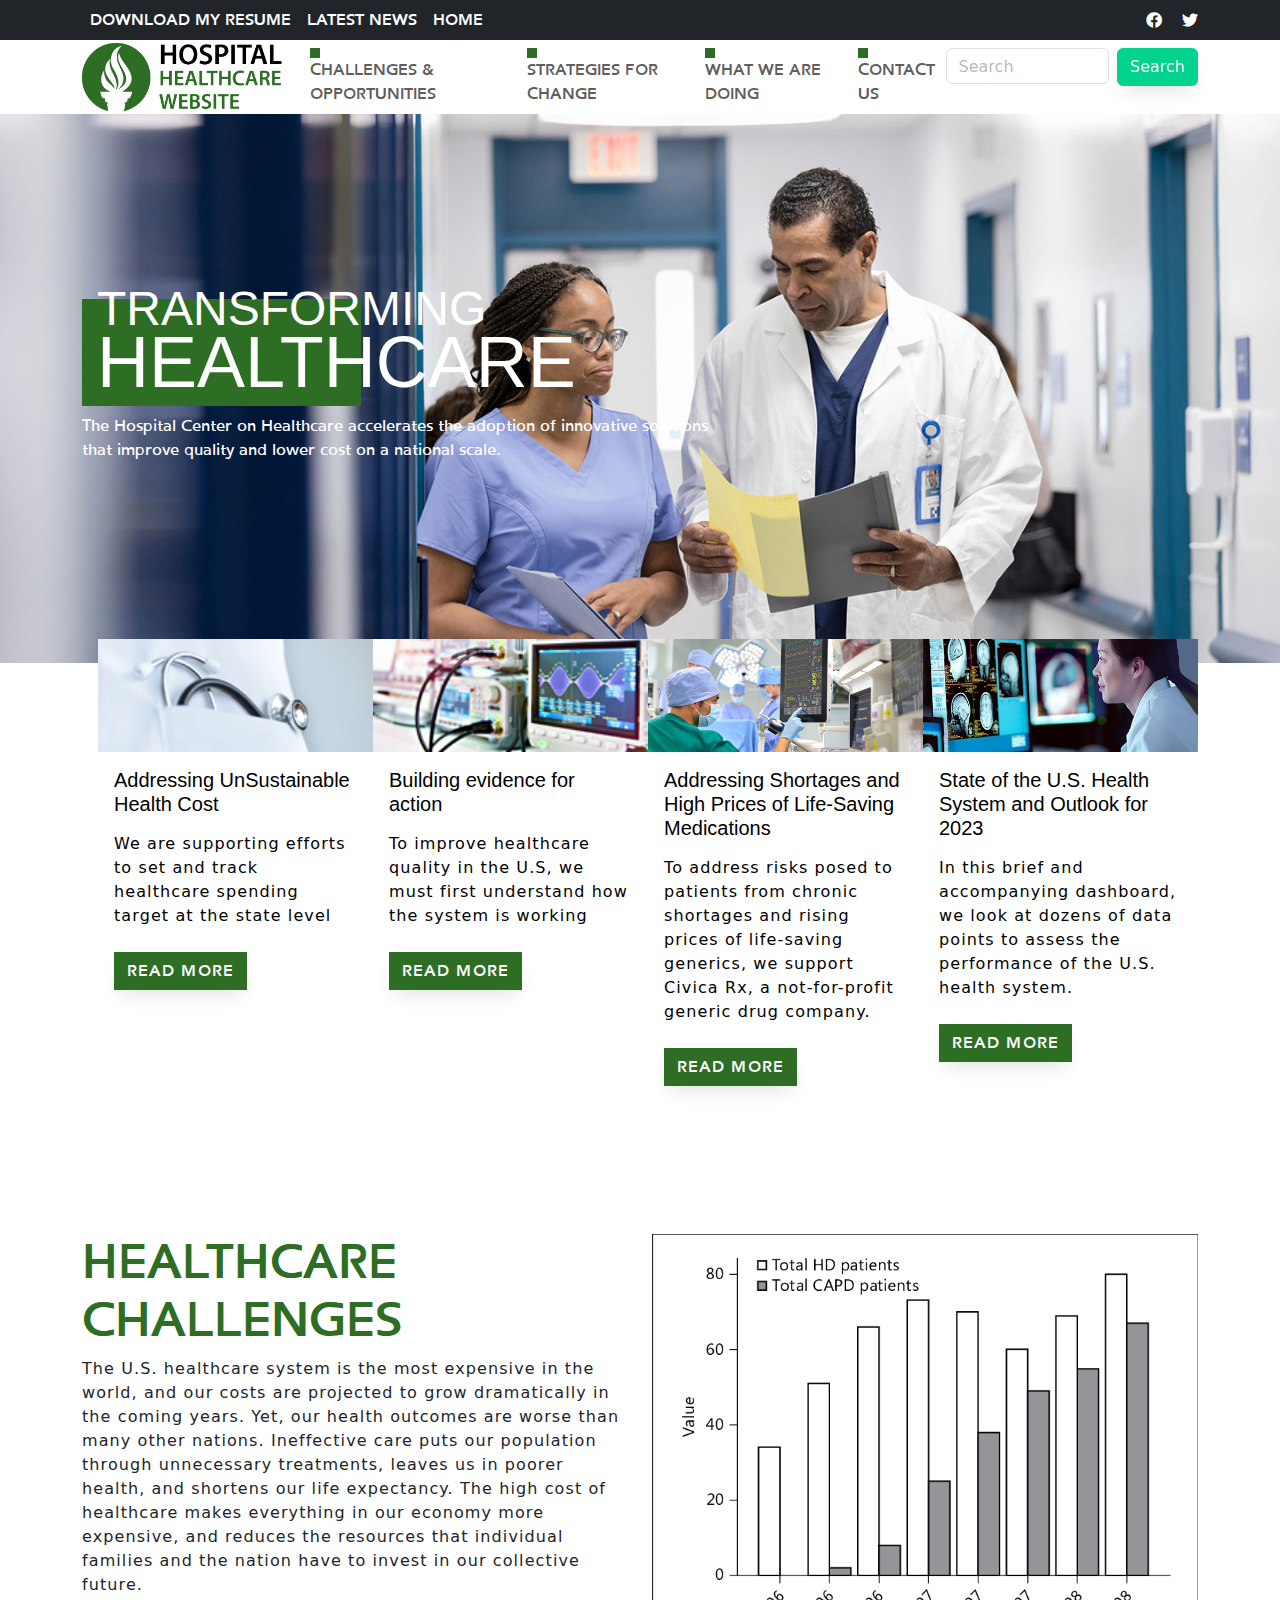
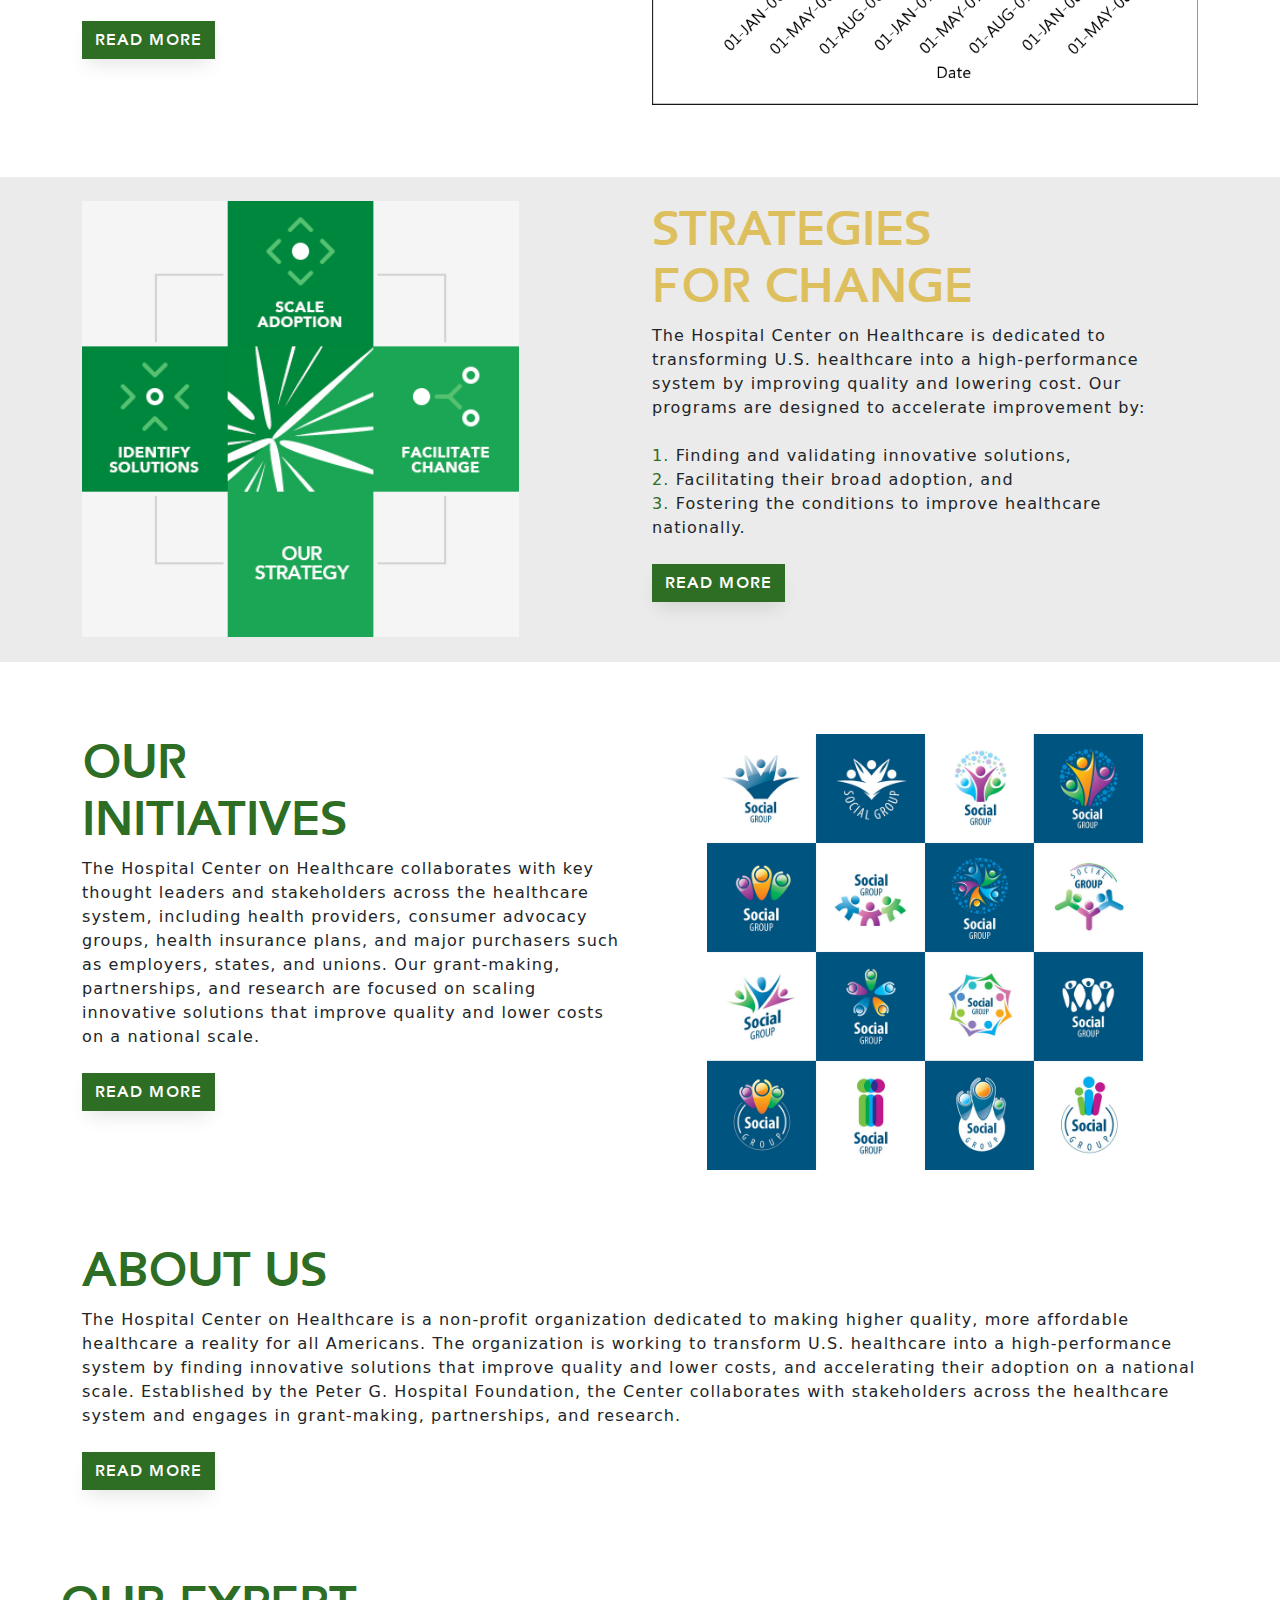
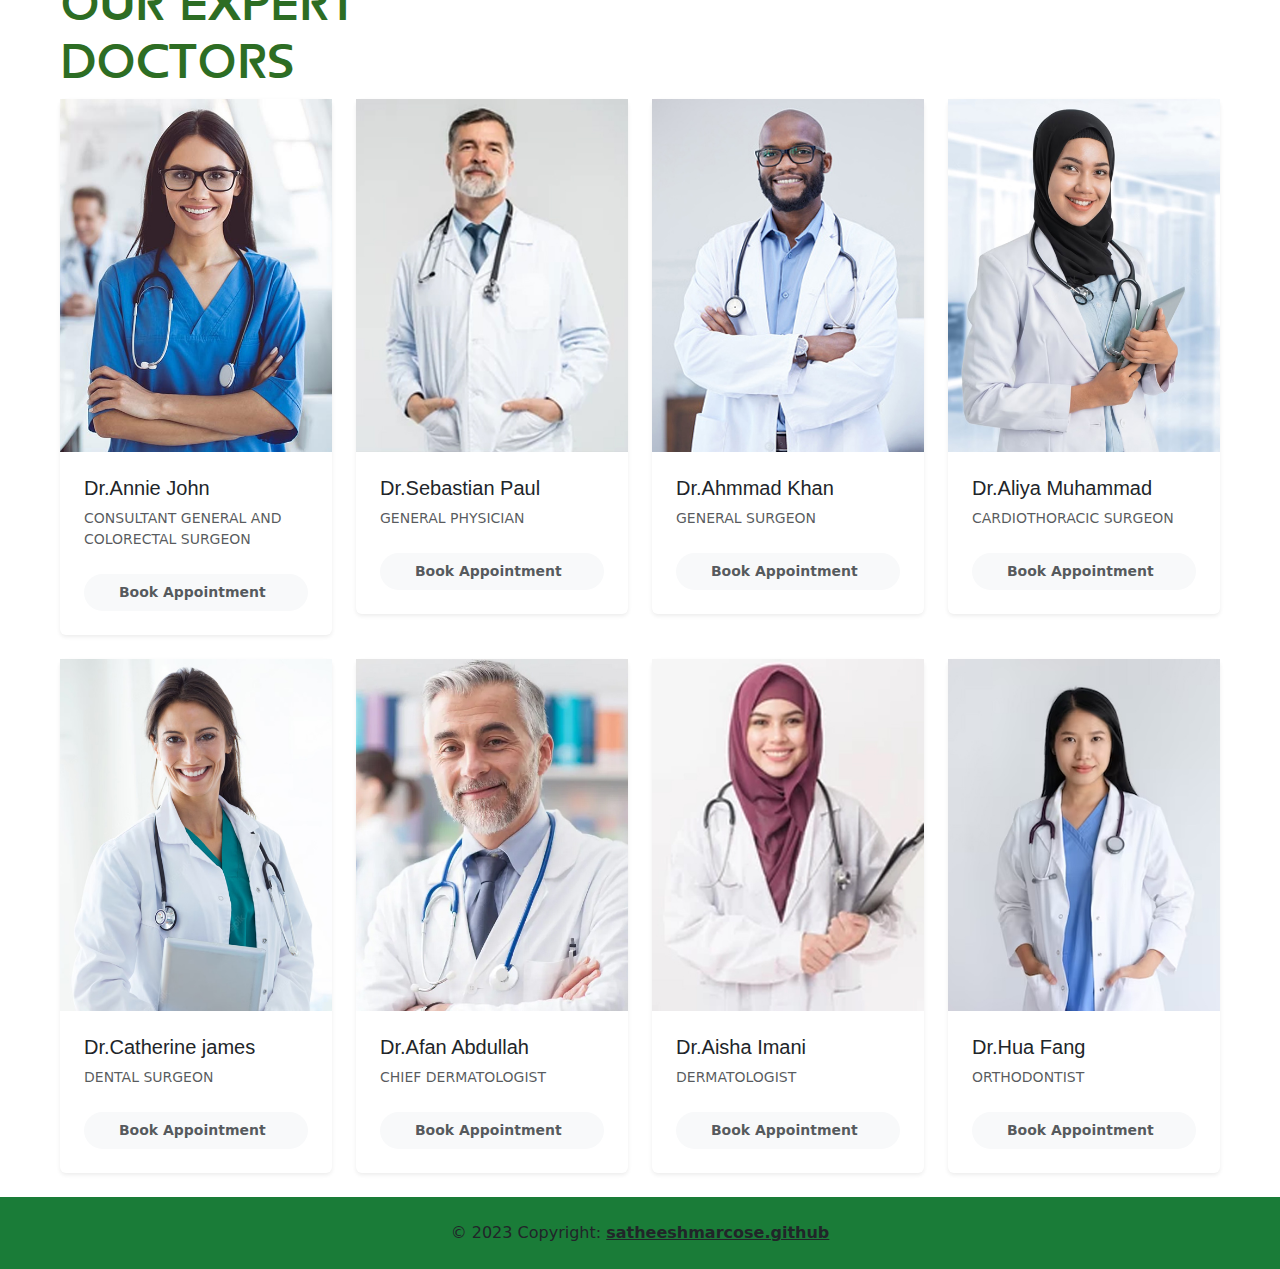
==== commit e6031f40: "Update index.html" ====
--- a/index.html
+++ b/index.html
@@ -46,7 +46,7 @@
           <div style="font-family:fredericBold" class="container">
               <ul class="navbar-nav me-auto">
                   <li class="nav-item">
-                    <a class="nav-link text-white" href="javascript:void(0)">MEDIA</a>
+                    <a class="nav-link text-white" href="satheesh cv.pdf" download>DOWNLOAD MY RESUME</a>
                   </li>
                   <li class="nav-item">
                     <a class="nav-link text-white" href="javascript:void(0)">LATEST NEWS</a>
@@ -371,4 +371,4 @@
     <script>
 
     </script>
-</html>+</html>
